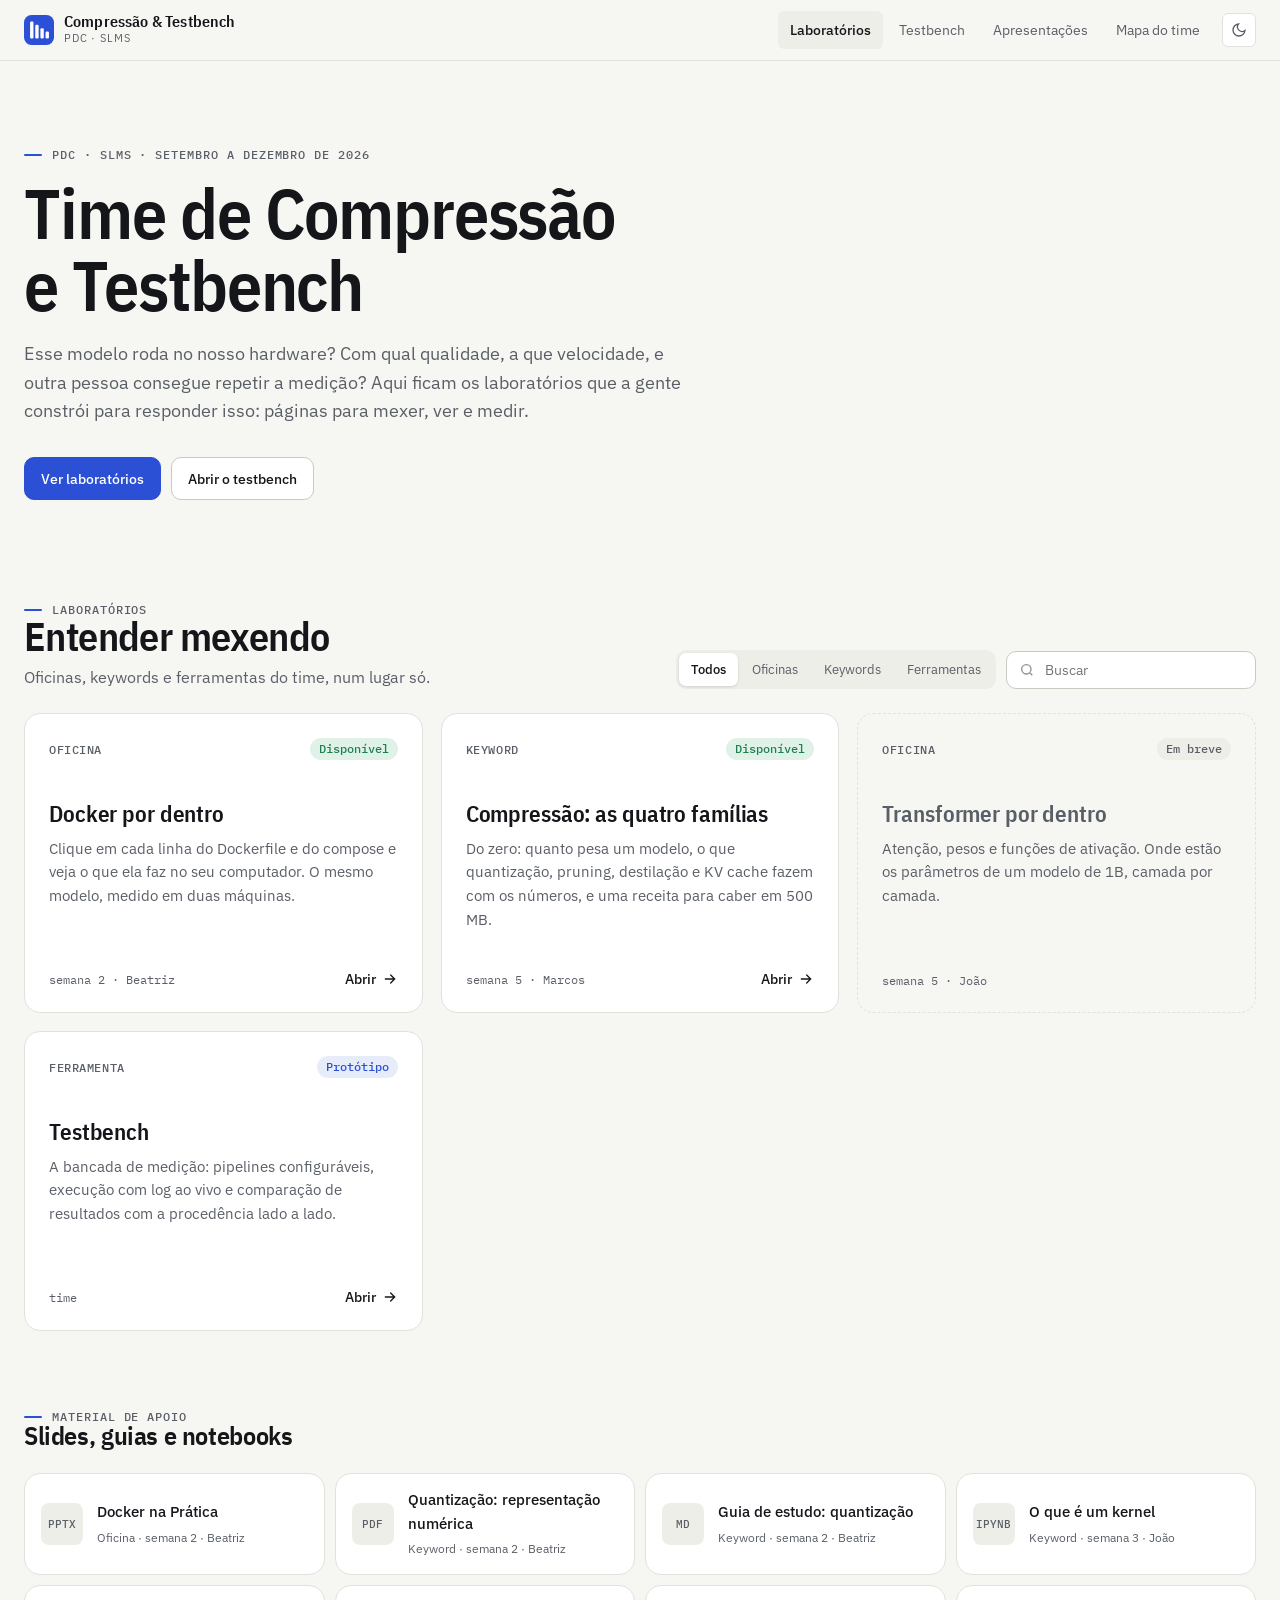
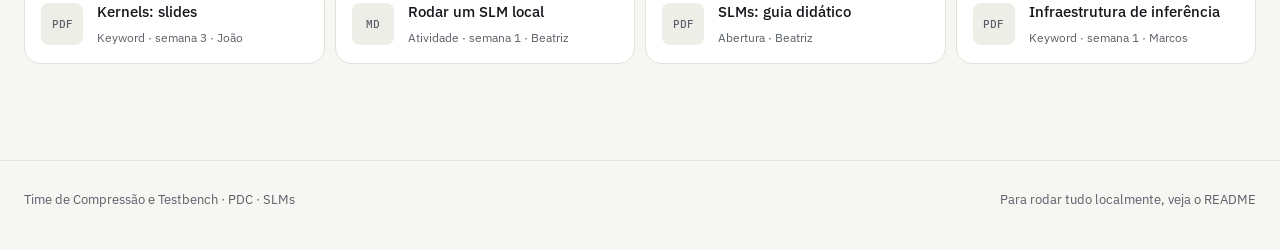
==== index.html @ de5e0e20 "Organiza o repositório por semana e pessoa a partir do pdc-slms Traz o conteúdo do pdc-slms da Beatr" ====
<!doctype html>
<html lang="pt-BR">
<head>
<meta charset="utf-8">
<meta name="viewport" content="width=device-width, initial-scale=1">
<title>Compressão e Testbench</title>
<link rel="preconnect" href="https://fonts.googleapis.com">
<link rel="preconnect" href="https://fonts.gstatic.com" crossorigin>
<link rel="stylesheet" href="https://fonts.googleapis.com/css2?family=IBM+Plex+Mono:wght@400;500&family=IBM+Plex+Sans+Condensed:wght@500;600&family=IBM+Plex+Sans:wght@400;500;600&display=swap">
<link rel="stylesheet" href="assets/tokens.css">
<link rel="stylesheet" href="assets/tema.css">
<script src="assets/tema.js" defer></script>
<style>
.hero { padding: 88px 0 24px; max-width: 860px; }
.hero-acoes { display: flex; gap: 10px; margin-top: 32px; flex-wrap: wrap; }


/* laboratórios */
.secao { padding-top: 72px; }
.secao-cab { display: flex; justify-content: space-between; align-items: flex-end; gap: 20px; flex-wrap: wrap; margin-bottom: 24px; }
.secao-cab p { margin: 8px 0 0; color: var(--muted); }
.filtros { display: flex; gap: 10px; flex-wrap: wrap; align-items: center; }
.busca { display: flex; align-items: center; gap: 8px; background: var(--surface); border: 1px solid var(--line-strong); border-radius: var(--r); padding: 0 12px; height: 38px; transition: border-color .2s, box-shadow .2s; }
.busca:focus-within { border-color: var(--accent); box-shadow: 0 0 0 3px var(--accent-soft); }
.busca input { border: 0; background: none; outline: none; width: 200px; font-size: .9rem; }
.busca svg { color: var(--faint); }
.grade { display: grid; grid-template-columns: repeat(auto-fill, minmax(300px, 1fr)); gap: 18px; }
.lab { display: flex; flex-direction: column; padding: 24px; min-height: 300px; text-decoration: none; position: relative; overflow: hidden; transition: transform .35s var(--ease), box-shadow .35s var(--ease), border-color .2s; }
a.lab:hover { transform: translateY(-4px); box-shadow: var(--shadow); border-color: var(--line-strong); }
.lab::after { content: ""; position: absolute; inset: 0 0 auto 0; height: 3px; background: var(--accent); transform: scaleX(0); transform-origin: left; transition: transform .45s var(--ease); }
a.lab:hover::after { transform: scaleX(1); }
.lab-top { display: flex; justify-content: space-between; align-items: center; }
.lab-tipo { font: 500 .72rem var(--font-mono); letter-spacing: .05em; text-transform: uppercase; color: var(--muted); }
.lab h3 { margin: 40px 0 10px; font: 600 1.45rem/1.15 var(--font-display); letter-spacing: -.005em; }
.lab p { margin: 0; color: var(--muted); font-size: .93rem; }
.lab-meta { margin-top: auto; padding-top: 22px; display: flex; justify-content: space-between; align-items: center; font: .78rem var(--font-mono); color: var(--muted); gap: 12px; }
.lab-meta .ir { color: var(--fg); font-family: var(--font-sans); font-weight: 500; font-size: .88rem; display: inline-flex; gap: 6px; align-items: center; }
.lab-meta .ir svg { transition: transform .3s var(--ease); }
a.lab:hover .ir svg { transform: translateX(4px); }
.lab.off { background: transparent; border-style: dashed; }
.lab.off h3 { color: var(--muted); }
.vazio { color: var(--muted); padding: 32px 0; }

.mats { display: grid; grid-template-columns: repeat(auto-fill, minmax(280px, 1fr)); gap: 10px; }
.mat { display: flex; gap: 14px; align-items: center; padding: 14px 16px; text-decoration: none; transition: border-color .2s, transform .25s var(--ease); }
.mat:hover { border-color: var(--line-strong); transform: translateX(3px); }
.mat .ext { font: 500 .66rem var(--font-mono); text-transform: uppercase; width: 42px; height: 42px; border-radius: 8px; background: var(--sunken); display: grid; place-items: center; color: var(--muted); flex: none; }
.mat b { font-weight: 500; font-size: .92rem; display: block; }
.mat span { font-size: .78rem; color: var(--muted); }

@media (max-width: 960px) { .hero { padding-top: 48px; } .busca input { width: 140px; } }
</style>
</head>
<body>
<header class="appbar"><div class="appbar-in">
  <a class="marca" href="index.html" aria-label="Início">
    <svg width="30" height="30" viewBox="0 0 32 32" aria-hidden="true"><rect width="32" height="32" rx="8" style="fill:var(--accent)"/><g fill="#fff"><rect x="6.5" y="7" width="3.6" height="18" rx="1.3"/><rect x="12" y="10.5" width="3.6" height="14.5" rx="1.3"/><rect x="17.5" y="14" width="3.6" height="11" rx="1.3"/><rect x="23" y="17.5" width="3.6" height="7.5" rx="1.3"/></g></svg>
    <span><b>Compressão &amp; Testbench</b><small>PDC · SLMs</small></span>
  </a>
  <nav class="appnav">
    <a href="index.html" aria-current="page">Laboratórios</a>
    <a href="testbench/index.html">Testbench</a>
    <a href="apresentacoes/README.md">Apresentações</a> <a href="docs/mapa-do-time.md">Mapa do time</a>
    <button class="tema-btn" data-tema-alternar aria-label="Alternar tema claro/escuro"><svg width="16" height="16" viewBox="0 0 24 24" fill="none" stroke="currentColor" stroke-width="2"><path d="M21 12.8A9 9 0 1 1 11.2 3a7 7 0 0 0 9.8 9.8Z"/></svg></button>
  </nav>
</div></header>

<main class="wrap">
  <section class="hero">
    <div data-revelar>
      <p class="eyebrow">PDC · SLMs · setembro a dezembro de 2026</p>
      <h1 class="display">Time de Compressão<br>e Testbench</h1>
      <p class="lede">Esse modelo roda no nosso hardware? Com qual qualidade, a que velocidade, e outra pessoa consegue repetir a medição? Aqui ficam os laboratórios que a gente constrói para responder isso: páginas para mexer, ver e medir.</p>
      <div class="hero-acoes">
        <a class="btn primario" href="#laboratorios">Ver laboratórios</a>
        <a class="btn" href="testbench/index.html">Abrir o testbench</a>
      </div>
    </div>
  </section>

  <section class="secao" id="laboratorios">
    <div class="secao-cab">
      <div><p class="eyebrow">Laboratórios</p><h2 class="display">Entender mexendo</h2><p>Oficinas, keywords e ferramentas do time, num lugar só.</p></div>
      <div class="filtros">
        <div class="seg" id="filtro"></div>
        <label class="busca"><svg width="16" height="16" viewBox="0 0 24 24" fill="none" stroke="currentColor" stroke-width="2"><circle cx="11" cy="11" r="7"/><path d="m20 20-3.5-3.5"/></svg><input id="q" type="search" placeholder="Buscar" aria-label="Buscar laboratório"></label>
      </div>
    </div>
    <div class="grade" id="grade"></div>
    <p class="vazio" id="vazio" hidden>Nenhum laboratório com esse filtro.</p>
  </section>

  <section class="secao" data-revelar>
    <div class="secao-cab"><div><p class="eyebrow">Material de apoio</p><h2 class="display" style="font-size:1.6rem">Slides, guias e notebooks</h2></div></div>
    <div class="mats" id="mats"></div>
  </section>
</main>

<footer class="rodape"><div class="wrap"><span>Time de Compressão e Testbench · PDC · SLMs</span><span>Para rodar tudo localmente, veja o README</span></div></footer>

<script>
/* ===================================================================
   Para adicionar um laboratório, acrescente um objeto em LABS:
     tipo:   "oficina" | "keyword" | "ferramenta"
     status: "ok" (disponível) | "proto" (protótipo) | "breve" (em breve)
     href:   caminho relativo a esta página (null enquanto não existe)
     semana: semana do calendário do README em que foi apresentado (ou null)
   =================================================================== */
const LABS = [
  { id: "docker", tipo: "oficina", titulo: "Docker por dentro", semana: 2, quem: "Beatriz", status: "ok",
    desc: "Clique em cada linha do Dockerfile e do compose e veja o que ela faz no seu computador. O mesmo modelo, medido em duas máquinas.",
    href: "laboratorios/docker/docker-por-dentro.html" },
  { id: "compressao", tipo: "keyword", titulo: "Compressão: as quatro famílias", semana: 5, quem: "Marcos", status: "ok",
    desc: "Do zero: quanto pesa um modelo, o que quantização, pruning, destilação e KV cache fazem com os números, e uma receita para caber em 500 MB.",
    href: "laboratorios/compressao/laboratorio-compressao.html" },
  { id: "transformer", tipo: "oficina", titulo: "Transformer por dentro", semana: 5, quem: "João", status: "breve",
    desc: "Atenção, pesos e funções de ativação. Onde estão os parâmetros de um modelo de 1B, camada por camada.", href: null },
  { id: "testbench", tipo: "ferramenta", titulo: "Testbench", semana: null, quem: "time", status: "proto",
    desc: "A bancada de medição: pipelines configuráveis, execução com log ao vivo e comparação de resultados com a procedência lado a lado.",
    href: "testbench/index.html" },
];
const TIPOS = { todos: "Todos", oficina: "Oficinas", keyword: "Keywords", ferramenta: "Ferramentas" };
const STATUS = { ok: ["Disponível", "ok"], proto: ["Protótipo", "acc"], breve: ["Em breve", ""] };

const MATERIAIS = [
  ["Docker na Prática", "Oficina · semana 2 · Beatriz", "apresentacoes/semana-02_2026-09-25/principal_beatriz_docker-na-pratica/docker-na-pratica.pptx"],
  ["Quantização: representação numérica", "Keyword · semana 2 · Beatriz", "apresentacoes/semana-02_2026-09-25/keyword_beatriz_quantizacao-1-representacao-numerica/quantizacao-representacao-numerica.pdf"],
  ["Guia de estudo: quantização", "Keyword · semana 2 · Beatriz", "apresentacoes/semana-02_2026-09-25/keyword_beatriz_quantizacao-1-representacao-numerica/guia-de-estudo.md"],
  ["O que é um kernel", "Keyword · semana 3 · João", "apresentacoes/semana-03_2026-10-02/keyword_joao_kernels-1-o-que-e-um-kernel/kernel_hpc_01_o_que_e_um_kernel.ipynb"],
  ["Kernels: slides", "Keyword · semana 3 · João", "apresentacoes/semana-03_2026-10-02/keyword_joao_kernels-1-o-que-e-um-kernel/kernels-o-que-e-um-kernel.pdf"],
  ["Rodar um SLM local", "Atividade · semana 1 · Beatriz", "apresentacoes/semana-01_2026-09-18/atividade_beatriz_rodar-modelo-local/README.md"],
  ["SLMs: guia didático", "Abertura · Beatriz", "apresentacoes/semana-00_2026-09-11/material_beatriz_guia-didatico-slms/guia-didatico-slms.pdf"],
  ["Infraestrutura de inferência", "Keyword · semana 1 · Marcos", "apresentacoes/semana-01_2026-09-18/keyword_marcos_infraestrutura-de-inferencia-1/infraestrutura-de-inferencia-1.pdf"],
];

const $ = id => document.getElementById(id);
const esc = s => String(s ?? "").replace(/[&<>"]/g, c => ({ "&": "&amp;", "<": "&lt;", ">": "&gt;", '"': "&quot;" }[c]));
const seta = '<svg width="16" height="16" viewBox="0 0 24 24" fill="none" stroke="currentColor" stroke-width="2" stroke-linecap="round"><path d="M5 12h14M13 6l6 6-6 6"/></svg>';

let tipo = "todos";
function renderFiltro() {
  $("filtro").innerHTML = Object.entries(TIPOS).map(([k, v]) => `<button data-t="${k}" aria-pressed="${k === tipo}">${v}</button>`).join("");
}
function renderGrade() {
  const q = $("q").value.trim().toLowerCase();
  const lista = LABS.filter(l => (tipo === "todos" || l.tipo === tipo) && (!q || [l.titulo, l.desc, l.quem].join(" ").toLowerCase().includes(q)));
  $("vazio").hidden = lista.length > 0;
  $("grade").innerHTML = lista.map((l, i) => {
    const [st, cl] = STATUS[l.status];
    const meta = [l.semana ? `semana ${l.semana}` : null, l.quem].filter(Boolean).join(" · ");
    const corpo = `<div class="lab-top"><span class="lab-tipo">${{ oficina: "Oficina", keyword: "Keyword", ferramenta: "Ferramenta" }[l.tipo]}</span><span class="chip ${cl}">${st}</span></div>
      <h3>${esc(l.titulo)}</h3><p>${esc(l.desc)}</p>
      <div class="lab-meta"><span>${esc(meta)}</span>${l.href ? `<span class="ir">Abrir ${seta}</span>` : ""}</div>`;
    return l.href ? `<a class="card lab" href="${encodeURI(l.href)}" data-revelar style="transition-delay:${i * 60}ms">${corpo}</a>`
                  : `<div class="card lab off" data-revelar style="transition-delay:${i * 60}ms">${corpo}</div>`;
  }).join("");
  if (window.Tema) Tema.revelar();
}
$("filtro").addEventListener("click", e => { const b = e.target.closest("[data-t]"); if (!b) return; tipo = b.dataset.t; renderFiltro(); renderGrade(); });
$("q").addEventListener("input", renderGrade);

function renderMats() {
  $("mats").innerHTML = MATERIAIS.map(([t, d, h]) => `<a class="card mat" href="${encodeURI(h)}"><span class="ext">${h.split(".").pop()}</span><div><b>${esc(t)}</b><span>${esc(d)}</span></div></a>`).join("");
}

document.addEventListener("DOMContentLoaded", () => {
  renderFiltro(); renderGrade(); renderMats();
  document.documentElement.dataset.pronto = "1";
});
</script>
</body>
</html>
---- assets/tokens.css ----
/* =====================================================================
   Tokens do time de Compressão e Testbench (PDC · SLMs)
   Um só sistema para o hub, os laboratórios e a bancada.

   Cores de dados (validadas para daltonismo e contraste, claro e escuro):
     --c1 azul    quantização   · também a cor da marca
     --c2 laranja pruning
     --c3 verde   destilação
     --c4 roxo    KV cache
   Use sempre nessa ordem; não invente uma quinta cor de série.

   Este arquivo só define variáveis e a barra superior (.appbar): é seguro
   incluir em qualquer página, inclusive nas que têm CSS próprio.
   ===================================================================== */
:root {
  --bg: #F6F6F3; --surface: #FFFFFF; --sunken: #EEEEE9; --raised: #FFFFFF;
  --line: #E2E2DB; --line-strong: #CACAC1;
  --fg: #14161A; --muted: #5A5F67; --faint: #8B9098;
  --c1: #2B50D6; --c2: #D2602A; --c3: #138A72; --c4: #8A4FC7;
  --c1-soft: #E7ECFB; --c2-soft: #FAEADF; --c3-soft: #DFF2EC; --c4-soft: #F0E7FA;
  --accent: var(--c1); --accent-soft: var(--c1-soft); --on-accent: #FFFFFF;
  --ok: #1D7F4E; --ok-soft: #E0F2E8; --warn: #A86A12; --warn-soft: #F8EDD9; --bad: #BE3A2C; --bad-soft: #F9E3E0;
  --code-bg: #14161A; --code-fg: #E3E6EA; --code-dim: #7D848E; --code-hot: #262B33; --code-key: #8FA6FF;
  --font-sans: "IBM Plex Sans", system-ui, -apple-system, "Segoe UI", sans-serif;
  --font-display: "IBM Plex Sans Condensed", "IBM Plex Sans", "Arial Narrow", sans-serif;
  --font-mono: "IBM Plex Mono", ui-monospace, Consolas, monospace;
  --r-sm: 6px; --r: 10px; --r-lg: 16px;
  --shadow: 0 1px 2px rgba(20, 22, 26, .04), 0 4px 16px rgba(20, 22, 26, .05);
  --ease: cubic-bezier(.2, .7, .2, 1);
  color-scheme: light;
}
@media (prefers-color-scheme: dark) { :root:not([data-theme="light"]) {
  --bg: #0D0F12; --surface: #15181D; --sunken: #101317; --raised: #1B1F25;
  --line: #252A31; --line-strong: #363C45;
  --fg: #E6E8EB; --muted: #9AA1AA; --faint: #69707A;
  --c1: #5F7BF0; --c2: #D9723F; --c3: #22A688; --c4: #9F6FDB;
  --c1-soft: #1A2240; --c2-soft: #33211A; --c3-soft: #12302A; --c4-soft: #281E38;
  --on-accent: #FFFFFF;
  --ok: #4CC38A; --ok-soft: #13301F; --warn: #E3AA4F; --warn-soft: #352812; --bad: #F07A6E; --bad-soft: #3A1B18;
  --code-bg: #08090B; --code-hot: #1E232A;
  --shadow: 0 1px 2px rgba(0, 0, 0, .3), 0 6px 20px rgba(0, 0, 0, .25);
  color-scheme: dark } }
:root[data-theme="dark"] {
  --bg: #0D0F12; --surface: #15181D; --sunken: #101317; --raised: #1B1F25;
  --line: #252A31; --line-strong: #363C45;
  --fg: #E6E8EB; --muted: #9AA1AA; --faint: #69707A;
  --c1: #5F7BF0; --c2: #D9723F; --c3: #22A688; --c4: #9F6FDB;
  --c1-soft: #1A2240; --c2-soft: #33211A; --c3-soft: #12302A; --c4-soft: #281E38;
  --on-accent: #FFFFFF;
  --ok: #4CC38A; --ok-soft: #13301F; --warn: #E3AA4F; --warn-soft: #352812; --bad: #F07A6E; --bad-soft: #3A1B18;
  --code-bg: #08090B; --code-hot: #1E232A;
  --shadow: 0 1px 2px rgba(0, 0, 0, .3), 0 6px 20px rgba(0, 0, 0, .25);
  color-scheme: dark }

/* ---------- barra superior comum ---------- */
.appbar, .appbar * { box-sizing: border-box; }
.appbar { position: sticky; top: 0; z-index: 20; background: color-mix(in srgb, var(--bg) 86%, transparent); backdrop-filter: saturate(1.4) blur(10px); border-bottom: 1px solid var(--line); }
.appbar-in { max-width: 1280px; margin: 0 auto; padding: 0 24px; height: 60px; display: flex; align-items: center; gap: 28px; }
.marca { display: flex; align-items: center; gap: 10px; text-decoration: none; flex: none; color: var(--fg); }
.appnav a, .appnav a:visited { color: var(--muted); }
.marca svg { display: block; }
.marca b { font: 600 1.02rem/1.1 var(--font-display); letter-spacing: .01em; display: block; }
.marca small { font-size: .68rem; color: var(--muted); letter-spacing: .08em; text-transform: uppercase; display: block; }
.appnav { display: flex; gap: 4px; margin-left: auto; align-items: center; }
.appnav a { text-decoration: none; color: var(--muted); font-size: .9rem; padding: 7px 12px; border-radius: var(--r-sm); transition: color .2s, background-color .2s; }
.appnav a:hover { color: var(--fg); background: var(--sunken); }
.appnav a[aria-current="page"] { color: var(--fg); background: var(--sunken); font-weight: 500; }
.tema-btn { border: 1px solid var(--line); background: var(--surface); border-radius: var(--r-sm); width: 34px; height: 34px; display: grid; place-items: center; cursor: pointer; color: var(--muted); margin-left: 6px; transition: color .2s, border-color .2s; }
.tema-btn:hover { color: var(--fg); border-color: var(--line-strong); }

@media (max-width: 760px) {
  .appbar-in { padding: 0 16px; gap: 12px; }
  .marca small { display: none; }
  .appnav a { padding: 7px 8px; font-size: .84rem; }
}
---- assets/tema.css ----
/* Componentes comuns. Inclua depois de tokens.css. */
*, *::before, *::after { box-sizing: border-box; }
[hidden] { display: none !important; }
html, body { margin: 0; }
html { scroll-behavior: smooth; }
body { background: var(--bg); color: var(--fg); font-family: var(--font-sans); font-size: 15.5px; line-height: 1.6; -webkit-font-smoothing: antialiased; text-rendering: optimizeLegibility; }
a { color: inherit; }
button, input, select, textarea { font: inherit; color: inherit; }
:focus-visible { outline: 2px solid var(--accent); outline-offset: 2px; border-radius: 4px; }
code, kbd, .mono { font-family: var(--font-mono); font-size: .9em; }
.num { font-variant-numeric: tabular-nums; }
::selection { background: var(--c1-soft); }

/* ---------- tipografia ---------- */
.wrap { max-width: 1280px; margin: 0 auto; padding: 0 24px; }
.eyebrow { font: 500 .74rem/1 var(--font-mono); letter-spacing: .08em; text-transform: uppercase; color: var(--muted); margin: 0 0 16px; display: flex; align-items: center; gap: 10px; }
.eyebrow::before { content: ""; width: 18px; height: 2px; background: var(--accent); border-radius: 2px; }
.display { font-family: var(--font-display); font-weight: 600; letter-spacing: -.015em; line-height: 1.02; margin: 0; text-wrap: balance; }
h1.display { font-size: clamp(2.5rem, 5.5vw, 4.4rem); }
h2.display { font-size: clamp(1.8rem, 3.2vw, 2.5rem); }
.lede { font-size: 1.1rem; color: var(--muted); max-width: 62ch; margin: 20px 0 0; line-height: 1.6; }
.muted { color: var(--muted); }

/* ---------- componentes ---------- */
.card { background: var(--surface); border: 1px solid var(--line); border-radius: var(--r-lg); }
.btn { display: inline-flex; align-items: center; justify-content: center; gap: 8px; border: 1px solid var(--line-strong); background: var(--surface); color: var(--fg); border-radius: var(--r); padding: 9px 16px; cursor: pointer; font-weight: 500; font-size: .9rem; text-decoration: none; transition: background-color .2s, border-color .2s, transform .15s var(--ease); white-space: nowrap; }
.btn:hover { border-color: var(--fg); }
.btn:active { transform: translateY(1px); }
.btn.primario { background: var(--accent); border-color: var(--accent); color: var(--on-accent); }
.btn.primario:hover { background: color-mix(in srgb, var(--accent) 88%, var(--fg)); }
.btn.perigo { color: var(--bad); }
.btn:disabled { opacity: .45; cursor: not-allowed; transform: none; }
.btn.peq { padding: 6px 12px; font-size: .84rem; border-radius: var(--r-sm); }
.seg { display: inline-flex; background: var(--sunken); border-radius: var(--r); padding: 3px; gap: 2px; }
.seg button { border: 0; background: none; padding: 6px 12px; border-radius: 7px; cursor: pointer; font-size: .84rem; color: var(--muted); transition: background-color .2s, color .2s, box-shadow .2s; }
.seg button[aria-pressed="true"] { background: var(--surface); color: var(--fg); box-shadow: 0 1px 3px rgba(0, 0, 0, .12); font-weight: 500; }
.chip { display: inline-flex; align-items: center; gap: 6px; font: 500 .72rem/1 var(--font-mono); padding: 5px 9px; border-radius: 999px; background: var(--sunken); color: var(--muted); white-space: nowrap; }
.chip.ok { background: var(--ok-soft); color: var(--ok); }
.chip.warn { background: var(--warn-soft); color: var(--warn); }
.chip.bad { background: var(--bad-soft); color: var(--bad); }
.chip.acc { background: var(--accent-soft); color: var(--accent); }
.pulso { width: 7px; height: 7px; border-radius: 50%; background: currentColor; flex: none; }
.chip.ok .pulso { animation: pulso 2s var(--ease) infinite; }
@keyframes pulso { 0% { box-shadow: 0 0 0 0 color-mix(in srgb, currentColor 45%, transparent); } 80%, 100% { box-shadow: 0 0 0 7px transparent; } }
.campo { display: flex; flex-direction: column; gap: 6px; min-width: 0; }
.campo > span { font-size: .84rem; font-weight: 500; display: flex; justify-content: space-between; gap: 8px; }
.campo > span output, .campo > span em { font: 500 .8rem var(--font-mono); color: var(--muted); font-style: normal; }
.campo small { color: var(--muted); font-size: .78rem; line-height: 1.4; }
.entrada, .campo input:not([type=range]):not([type=checkbox]), .campo select, .campo textarea {
  width: 100%; min-width: 0; border: 1px solid var(--line-strong); background: var(--surface); border-radius: var(--r-sm); padding: 8px 11px; transition: border-color .2s, box-shadow .2s; }
.campo textarea { resize: vertical; min-height: 80px; font-family: var(--font-mono); font-size: .84rem; line-height: 1.5; }
.campo input:focus, .campo select:focus, .campo textarea:focus { outline: none; border-color: var(--accent); box-shadow: 0 0 0 3px var(--accent-soft); }
.campo.invalido input, .campo.invalido select, .campo.invalido textarea { border-color: var(--bad); }
input[type=range] { accent-color: var(--accent); width: 100%; }
input[type=checkbox] { accent-color: var(--accent); }
table.tabela { width: 100%; border-collapse: collapse; font-size: .9rem; }
.tabela th, .tabela td { text-align: left; padding: 11px 14px; border-bottom: 1px solid var(--line); vertical-align: top; }
.tabela th { font: 500 .7rem var(--font-mono); letter-spacing: .06em; text-transform: uppercase; color: var(--muted); }
.tabela td.r, .tabela th.r { text-align: right; font-variant-numeric: tabular-nums; }
.tabela tbody tr { transition: background-color .15s; }
.tabela tbody tr:hover { background: color-mix(in srgb, var(--sunken) 60%, transparent); }
pre.codigo { margin: 0; background: var(--code-bg); color: var(--code-fg); border-radius: var(--r); padding: 14px 16px; font: .8rem/1.65 var(--font-mono); overflow-x: auto; }

/* ---------- movimento ---------- */
[data-revelar] { opacity: 0; transform: translateY(14px); transition: opacity .7s var(--ease), transform .7s var(--ease); }
[data-revelar].visivel { opacity: 1; transform: none; }
@media (prefers-reduced-motion: reduce) {
  html { scroll-behavior: auto; }
  *, *::before, *::after { animation-duration: 1ms !important; animation-iteration-count: 1 !important; transition-duration: 1ms !important; }
  [data-revelar] { opacity: 1; transform: none; }
}

.rodape { border-top: 1px solid var(--line); margin-top: 96px; padding: 28px 0 40px; color: var(--muted); font-size: .84rem; }
.rodape .wrap { display: flex; justify-content: space-between; gap: 16px; flex-wrap: wrap; }

@media (max-width: 760px) { .wrap { padding: 0 16px; } }
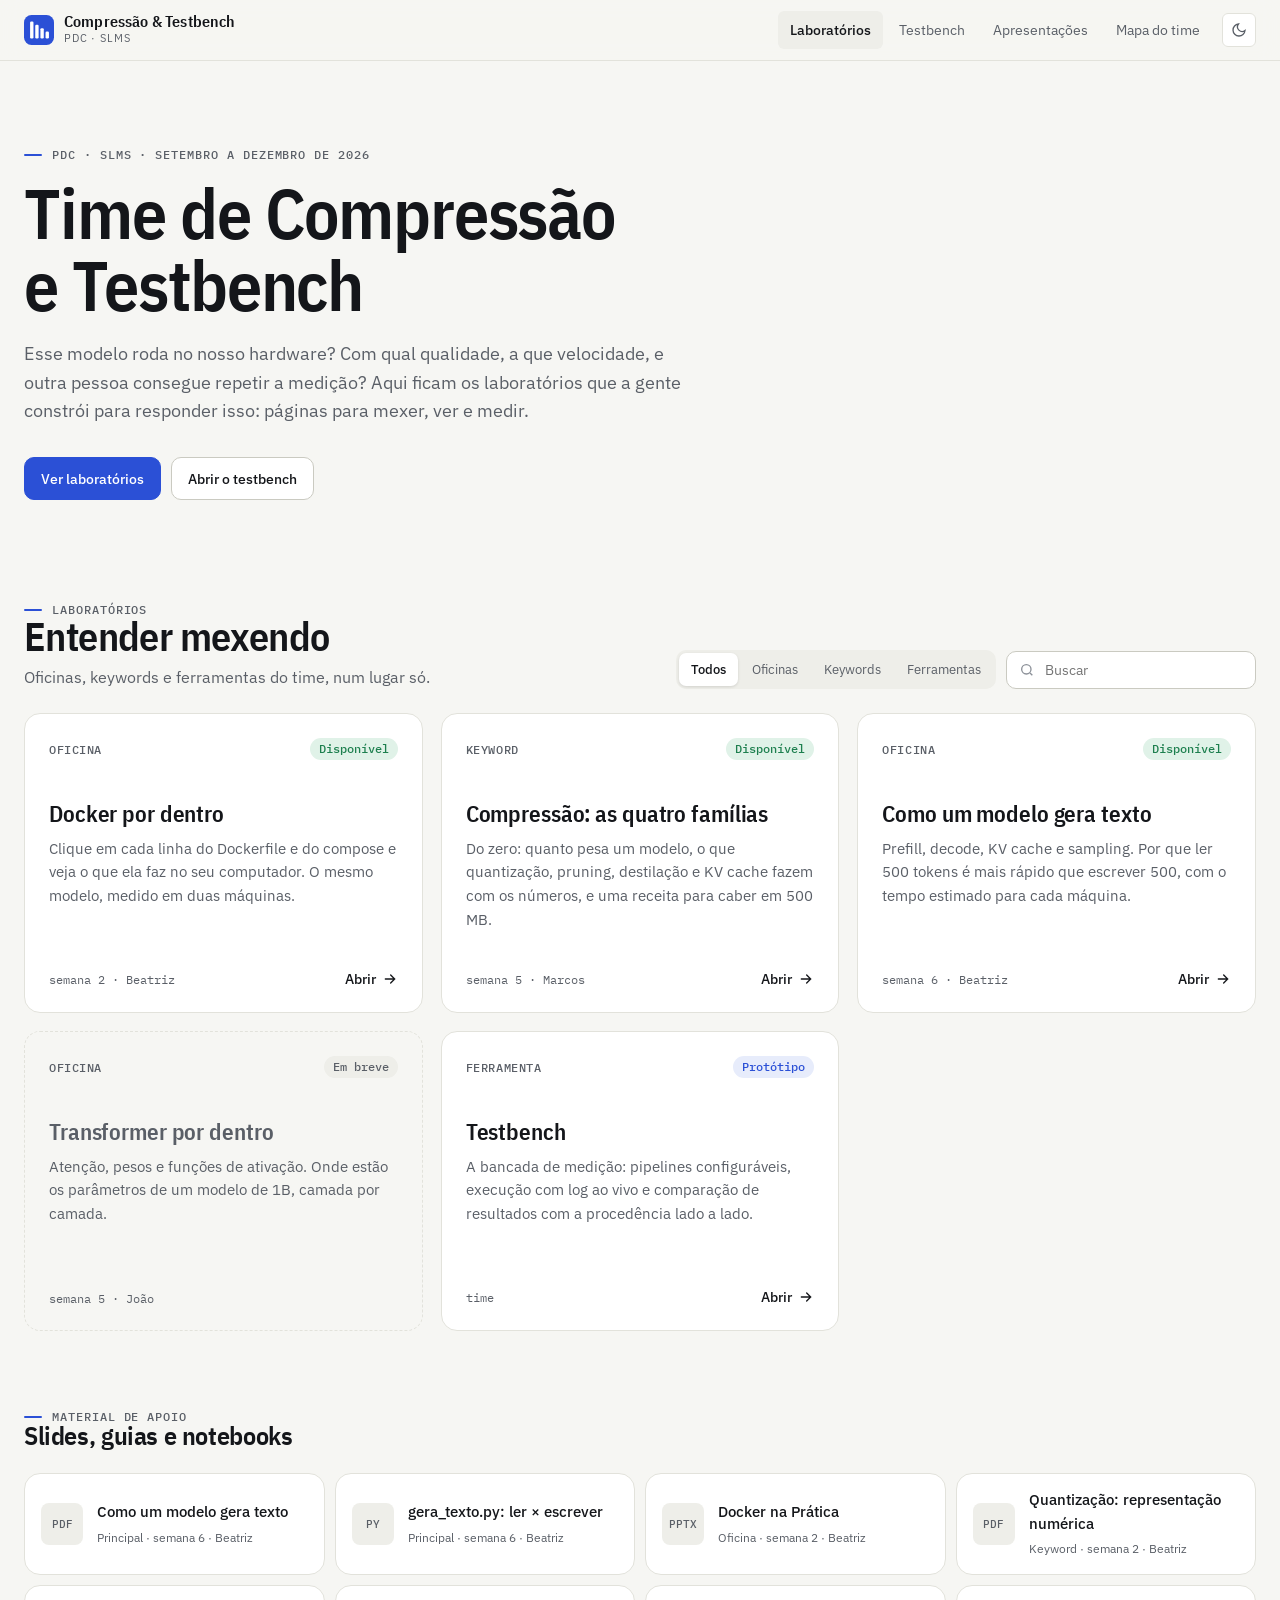
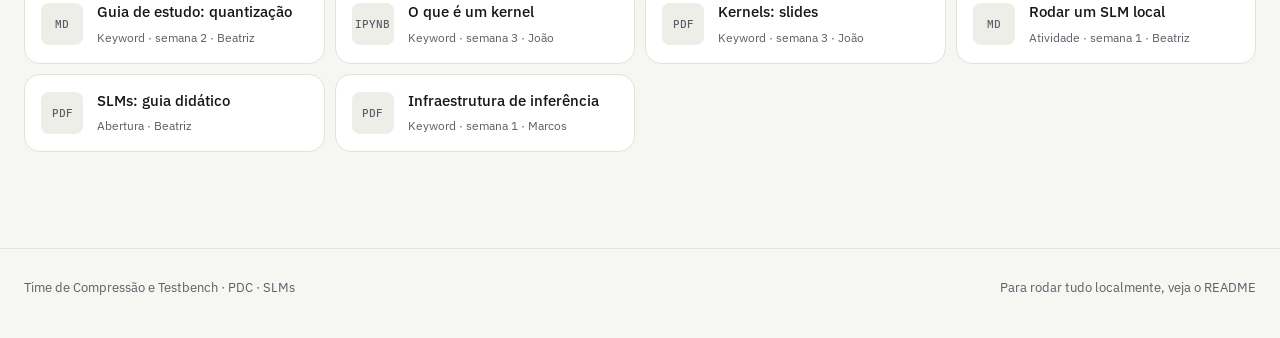
==== commit cdbf40c5: "add: lab 6 (beatriz)" ====
--- a/index.html
+++ b/index.html
@@ -113,6 +113,9 @@
   { id: "compressao", tipo: "keyword", titulo: "Compressão: as quatro famílias", semana: 5, quem: "Marcos", status: "ok",
     desc: "Do zero: quanto pesa um modelo, o que quantização, pruning, destilação e KV cache fazem com os números, e uma receita para caber em 500 MB.",
     href: "laboratorios/compressao/laboratorio-compressao.html" },
+  { id: "geracao", tipo: "oficina", titulo: "Como um modelo gera texto", semana: 6, quem: "Beatriz", status: "ok",
+    desc: "Prefill, decode, KV cache e sampling. Por que ler 500 tokens é mais rápido que escrever 500, com o tempo estimado para cada máquina.",
+    href: "laboratorios/geracao/geracao-de-texto.html" },
   { id: "transformer", tipo: "oficina", titulo: "Transformer por dentro", semana: 5, quem: "João", status: "breve",
     desc: "Atenção, pesos e funções de ativação. Onde estão os parâmetros de um modelo de 1B, camada por camada.", href: null },
   { id: "testbench", tipo: "ferramenta", titulo: "Testbench", semana: null, quem: "time", status: "proto",
@@ -123,6 +126,8 @@
 const STATUS = { ok: ["Disponível", "ok"], proto: ["Protótipo", "acc"], breve: ["Em breve", ""] };
 
 const MATERIAIS = [
+  ["Como um modelo gera texto", "Principal · semana 6 · Beatriz", "apresentacoes/semana-06_2026-10-23/principal_beatriz_como-um-modelo-gera-texto/como-um-modelo-gera-texto.pdf"],
+  ["gera_texto.py: ler × escrever", "Principal · semana 6 · Beatriz", "apresentacoes/semana-06_2026-10-23/principal_beatriz_como-um-modelo-gera-texto/gera_texto.py"],
   ["Docker na Prática", "Oficina · semana 2 · Beatriz", "apresentacoes/semana-02_2026-09-25/principal_beatriz_docker-na-pratica/docker-na-pratica.pptx"],
   ["Quantização: representação numérica", "Keyword · semana 2 · Beatriz", "apresentacoes/semana-02_2026-09-25/keyword_beatriz_quantizacao-1-representacao-numerica/quantizacao-representacao-numerica.pdf"],
   ["Guia de estudo: quantização", "Keyword · semana 2 · Beatriz", "apresentacoes/semana-02_2026-09-25/keyword_beatriz_quantizacao-1-representacao-numerica/guia-de-estudo.md"],
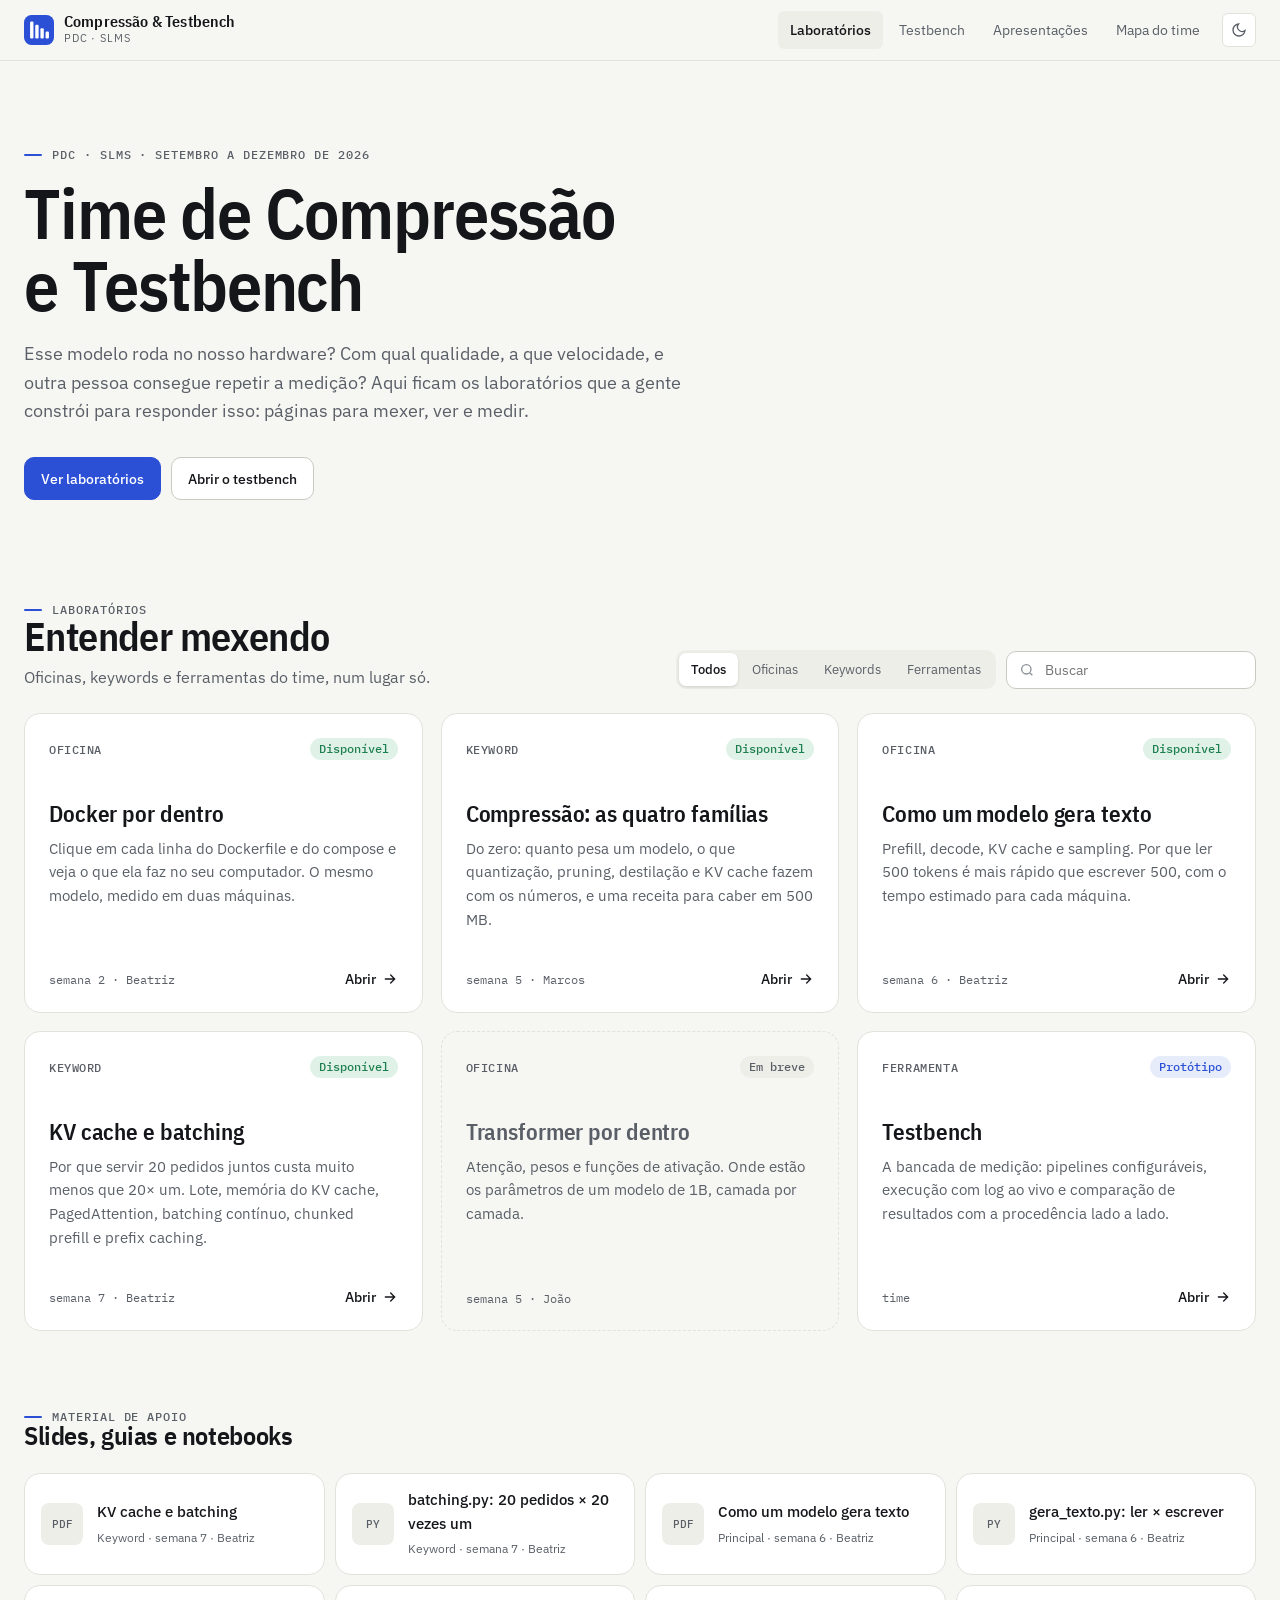
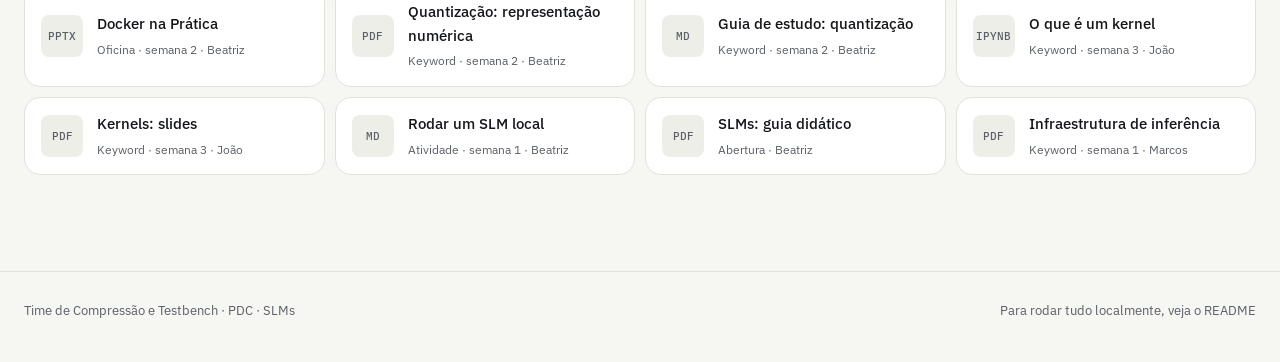
==== commit 3bc5df90: "Adiciona keyword de KV cache e batching (semana 7) Slides em PDF, batching.py, laboratório interativ" ====
--- a/index.html
+++ b/index.html
@@ -116,6 +116,9 @@
   { id: "geracao", tipo: "oficina", titulo: "Como um modelo gera texto", semana: 6, quem: "Beatriz", status: "ok",
     desc: "Prefill, decode, KV cache e sampling. Por que ler 500 tokens é mais rápido que escrever 500, com o tempo estimado para cada máquina.",
     href: "laboratorios/geracao/geracao-de-texto.html" },
+  { id: "batching", tipo: "keyword", titulo: "KV cache e batching", semana: 7, quem: "Beatriz", status: "ok",
+    desc: "Por que servir 20 pedidos juntos custa muito menos que 20× um. Lote, memória do KV cache, PagedAttention, batching contínuo, chunked prefill e prefix caching.",
+    href: "laboratorios/batching/kv-cache-e-batching.html" },
   { id: "transformer", tipo: "oficina", titulo: "Transformer por dentro", semana: 5, quem: "João", status: "breve",
     desc: "Atenção, pesos e funções de ativação. Onde estão os parâmetros de um modelo de 1B, camada por camada.", href: null },
   { id: "testbench", tipo: "ferramenta", titulo: "Testbench", semana: null, quem: "time", status: "proto",
@@ -126,6 +129,8 @@
 const STATUS = { ok: ["Disponível", "ok"], proto: ["Protótipo", "acc"], breve: ["Em breve", ""] };
 
 const MATERIAIS = [
+  ["KV cache e batching", "Keyword · semana 7 · Beatriz", "apresentacoes/semana-07_2026-10-30/keyword_beatriz_infraestrutura-de-inferencia-2-kv-cache-e-batching/kv-cache-e-batching.pdf"],
+  ["batching.py: 20 pedidos × 20 vezes um", "Keyword · semana 7 · Beatriz", "apresentacoes/semana-07_2026-10-30/keyword_beatriz_infraestrutura-de-inferencia-2-kv-cache-e-batching/batching.py"],
   ["Como um modelo gera texto", "Principal · semana 6 · Beatriz", "apresentacoes/semana-06_2026-10-23/principal_beatriz_como-um-modelo-gera-texto/como-um-modelo-gera-texto.pdf"],
   ["gera_texto.py: ler × escrever", "Principal · semana 6 · Beatriz", "apresentacoes/semana-06_2026-10-23/principal_beatriz_como-um-modelo-gera-texto/gera_texto.py"],
   ["Docker na Prática", "Oficina · semana 2 · Beatriz", "apresentacoes/semana-02_2026-09-25/principal_beatriz_docker-na-pratica/docker-na-pratica.pptx"],
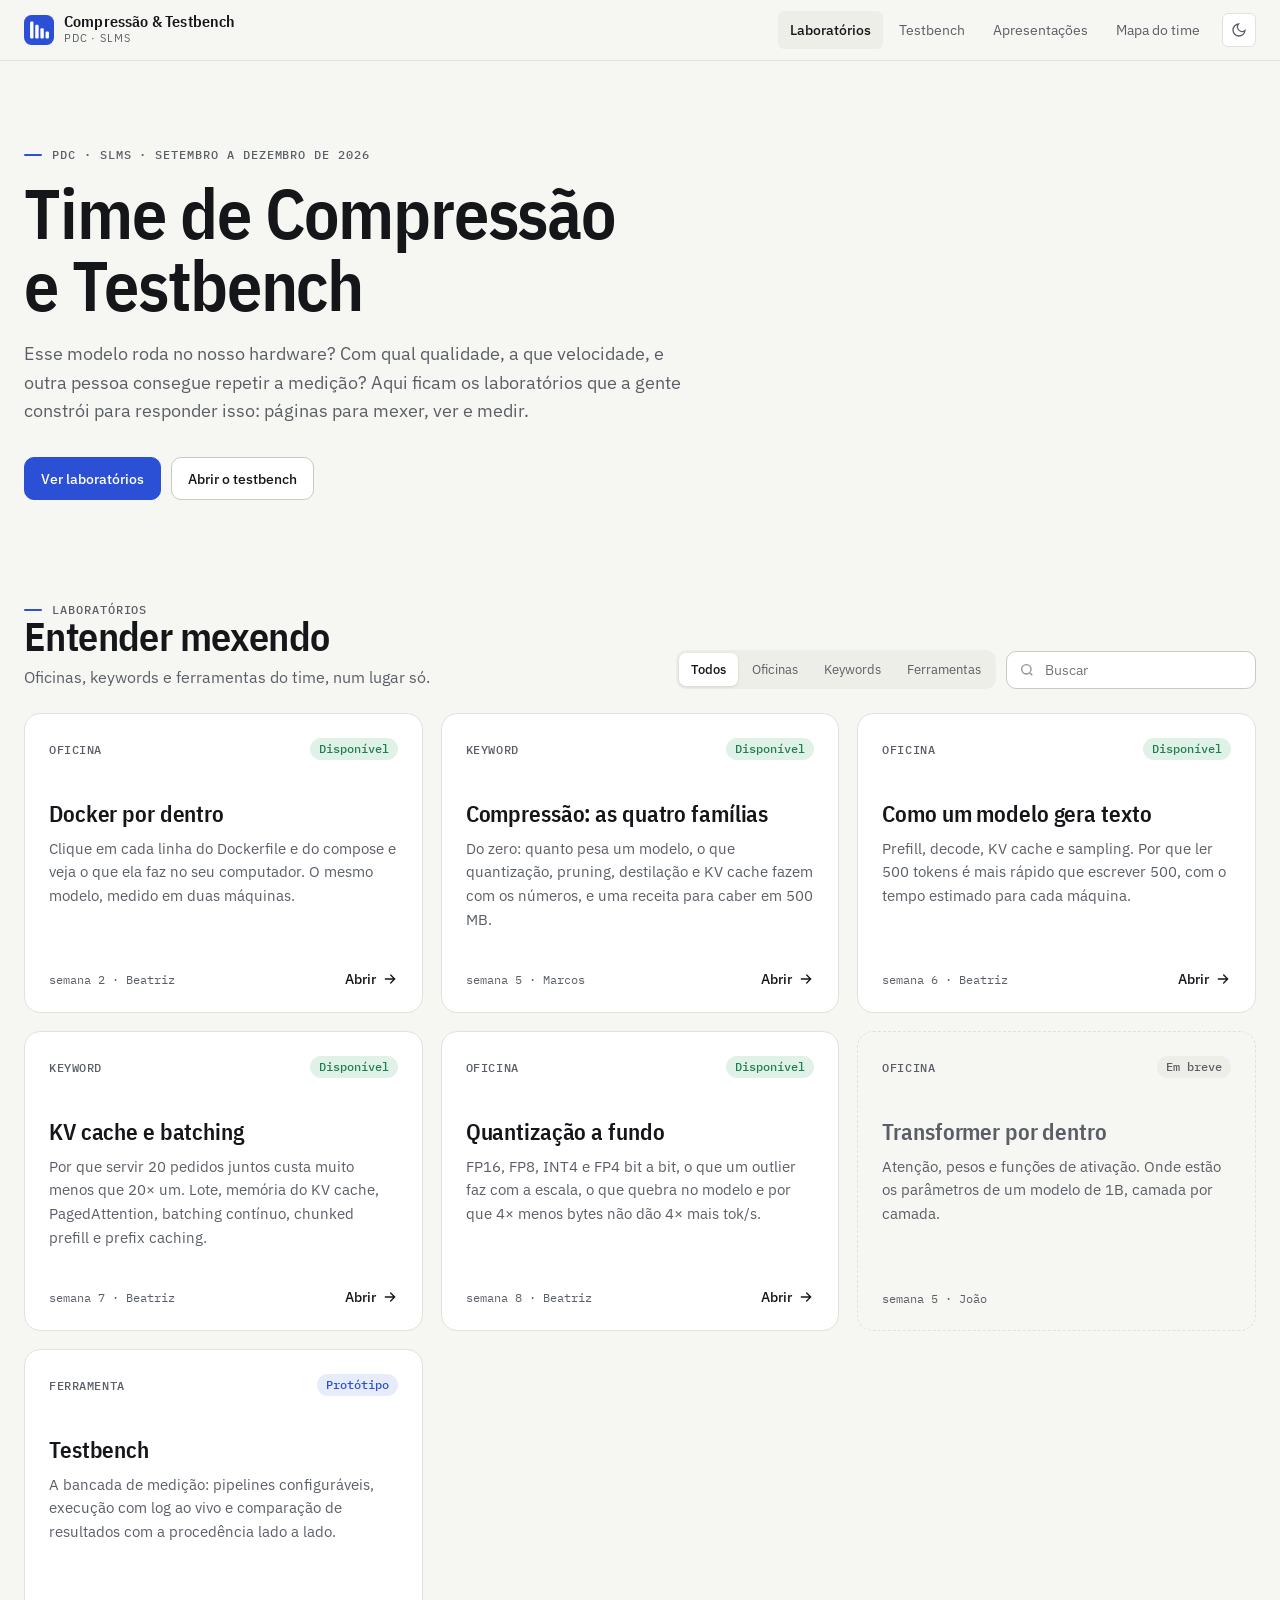
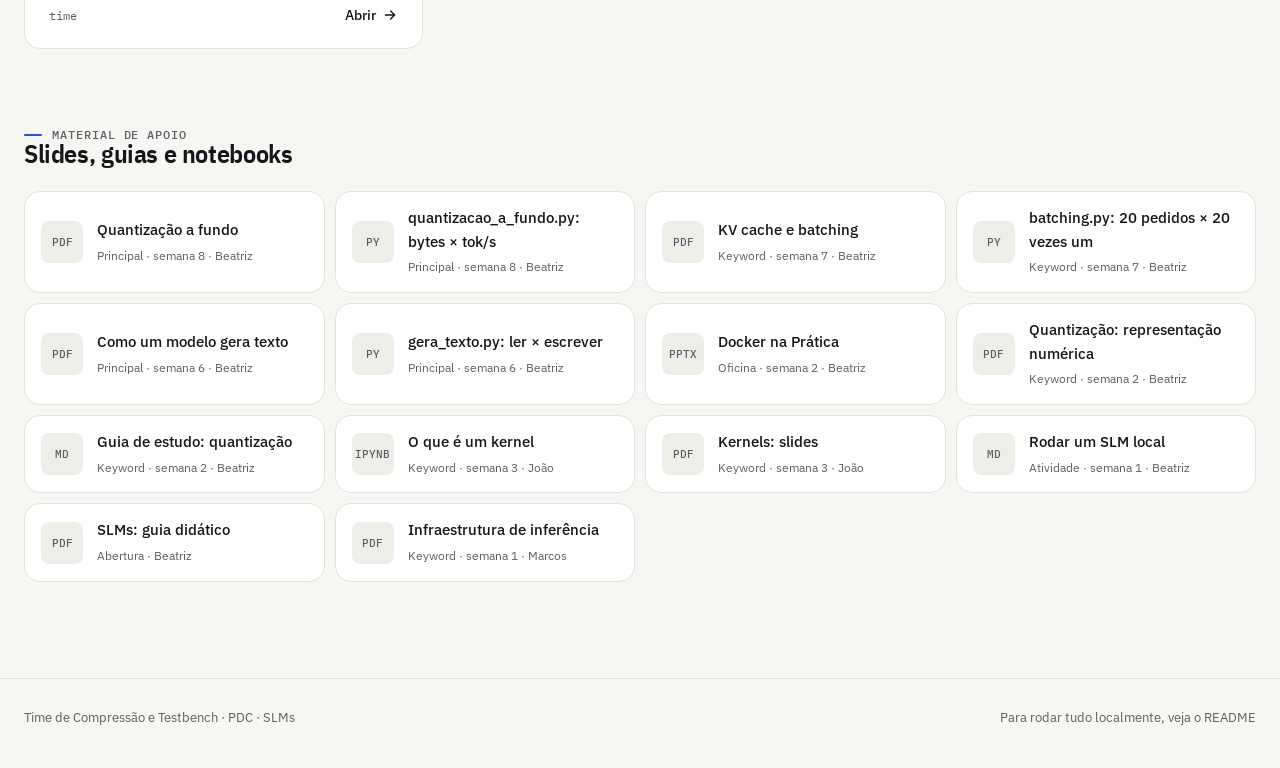
==== commit 7af7a601: "Adiciona principal de quantização a fundo (semana 8) Slides em PDF, quantizacao_a_fundo.py com as me" ====
--- a/index.html
+++ b/index.html
@@ -119,6 +119,9 @@
   { id: "batching", tipo: "keyword", titulo: "KV cache e batching", semana: 7, quem: "Beatriz", status: "ok",
     desc: "Por que servir 20 pedidos juntos custa muito menos que 20× um. Lote, memória do KV cache, PagedAttention, batching contínuo, chunked prefill e prefix caching.",
     href: "laboratorios/batching/kv-cache-e-batching.html" },
+  { id: "quantizacao", tipo: "oficina", titulo: "Quantização a fundo", semana: 8, quem: "Beatriz", status: "ok",
+    desc: "FP16, FP8, INT4 e FP4 bit a bit, o que um outlier faz com a escala, o que quebra no modelo e por que 4× menos bytes não dão 4× mais tok/s.",
+    href: "laboratorios/quantizacao/quantizacao-a-fundo.html" },
   { id: "transformer", tipo: "oficina", titulo: "Transformer por dentro", semana: 5, quem: "João", status: "breve",
     desc: "Atenção, pesos e funções de ativação. Onde estão os parâmetros de um modelo de 1B, camada por camada.", href: null },
   { id: "testbench", tipo: "ferramenta", titulo: "Testbench", semana: null, quem: "time", status: "proto",
@@ -129,6 +132,8 @@
 const STATUS = { ok: ["Disponível", "ok"], proto: ["Protótipo", "acc"], breve: ["Em breve", ""] };
 
 const MATERIAIS = [
+  ["Quantização a fundo", "Principal · semana 8 · Beatriz", "apresentacoes/semana-08_2026-11-06/principal_beatriz_quantizacao-a-fundo/quantizacao-a-fundo.pdf"],
+  ["quantizacao_a_fundo.py: bytes × tok/s", "Principal · semana 8 · Beatriz", "apresentacoes/semana-08_2026-11-06/principal_beatriz_quantizacao-a-fundo/quantizacao_a_fundo.py"],
   ["KV cache e batching", "Keyword · semana 7 · Beatriz", "apresentacoes/semana-07_2026-10-30/keyword_beatriz_infraestrutura-de-inferencia-2-kv-cache-e-batching/kv-cache-e-batching.pdf"],
   ["batching.py: 20 pedidos × 20 vezes um", "Keyword · semana 7 · Beatriz", "apresentacoes/semana-07_2026-10-30/keyword_beatriz_infraestrutura-de-inferencia-2-kv-cache-e-batching/batching.py"],
   ["Como um modelo gera texto", "Principal · semana 6 · Beatriz", "apresentacoes/semana-06_2026-10-23/principal_beatriz_como-um-modelo-gera-texto/como-um-modelo-gera-texto.pdf"],
